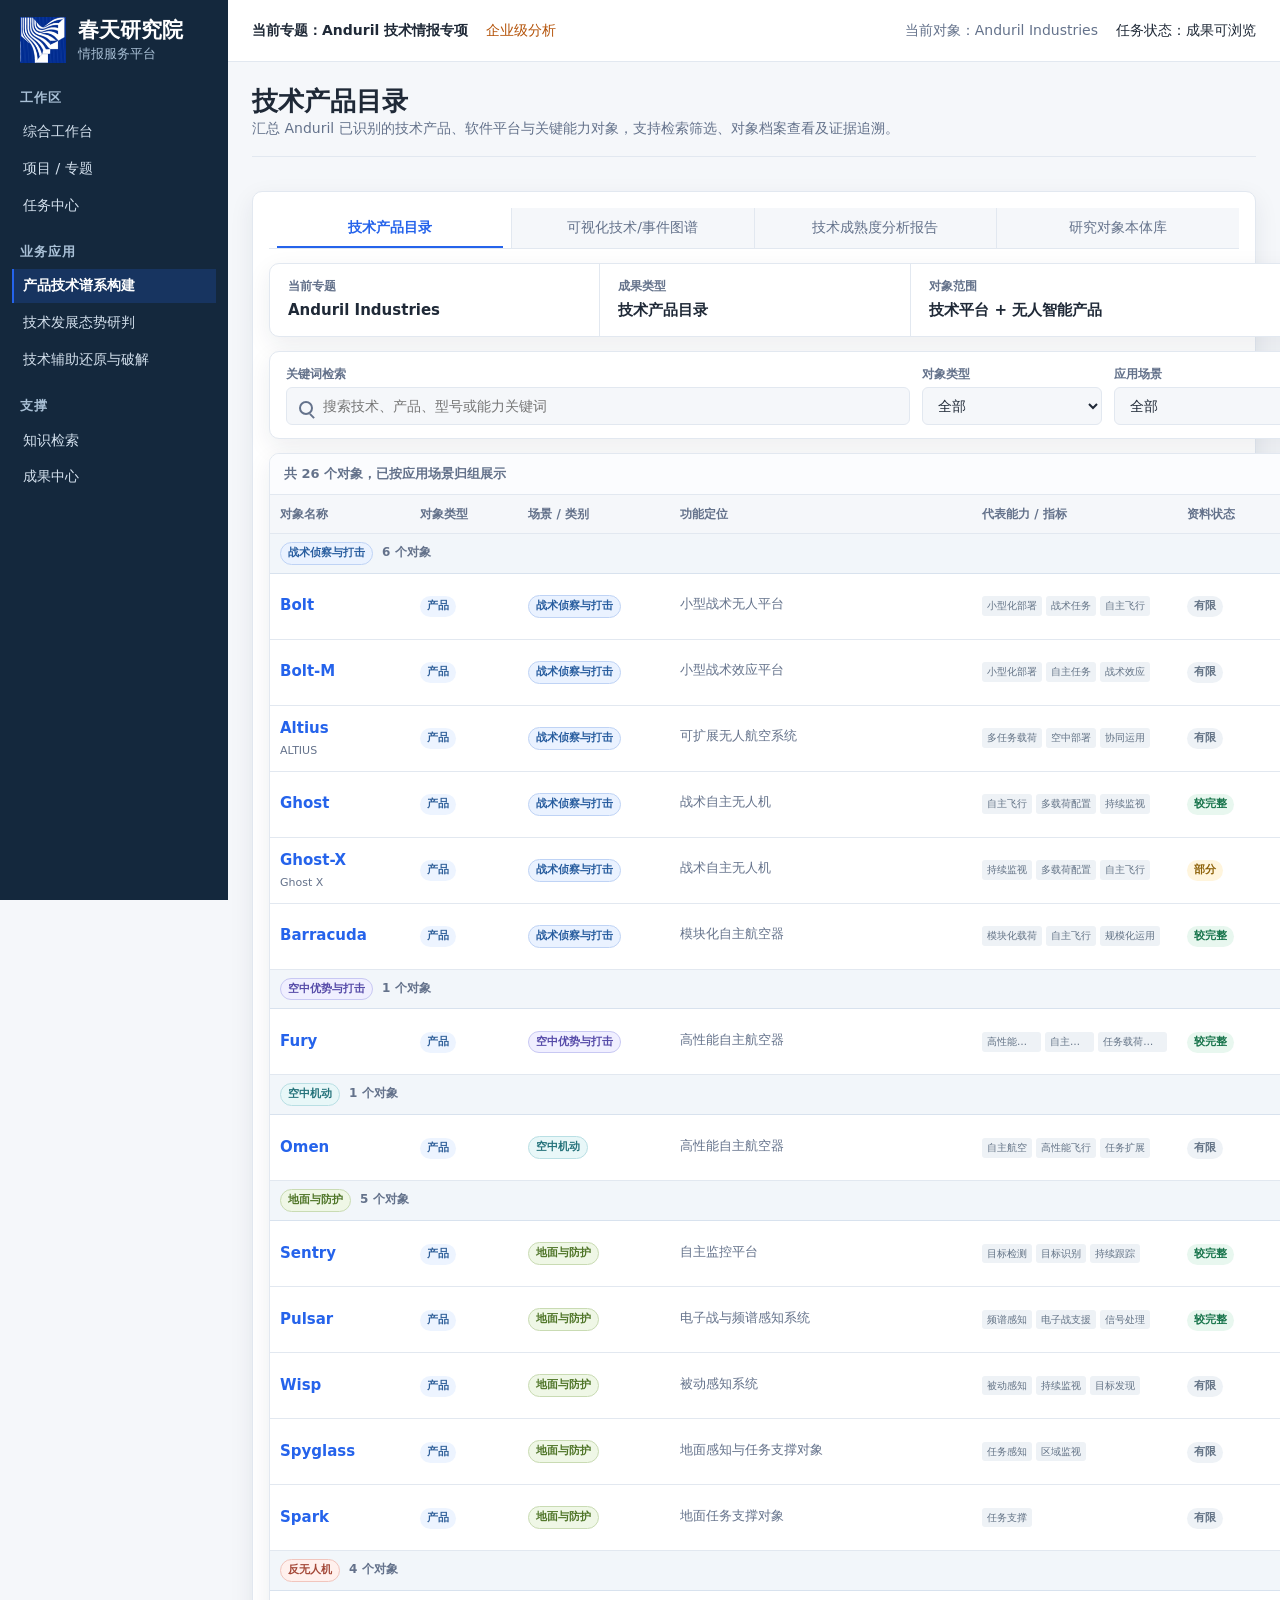
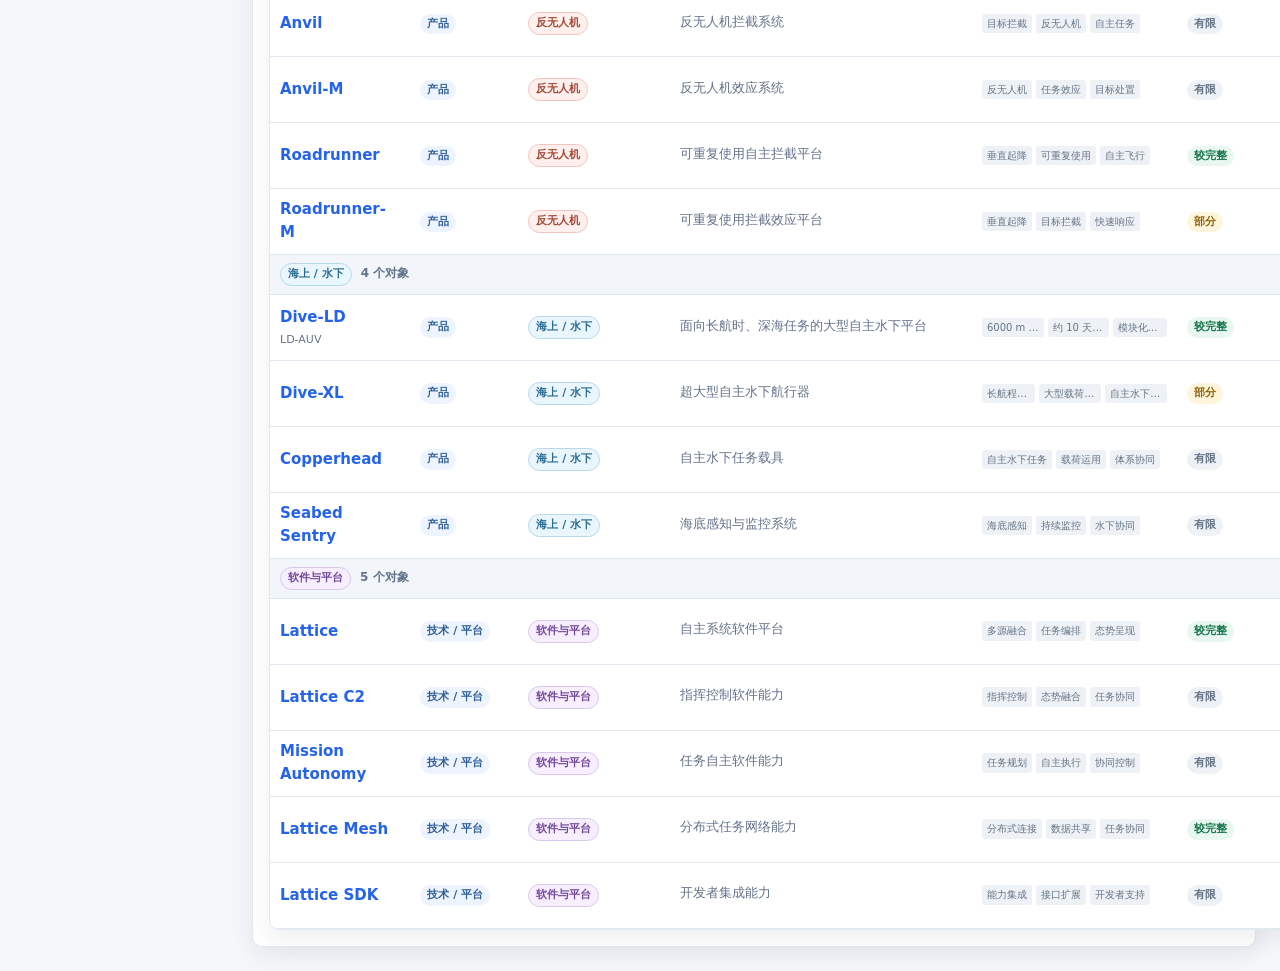
==== pages/applications/lineage.html @ 5a7f1e5a "chore: save original offline demo baseline" ====
<!doctype html>
<html lang="zh-CN">
  <head>
    <meta charset="UTF-8">
    <meta name="viewport" content="width=device-width, initial-scale=1.0">
    <title>情报服务平台｜技术产品目录</title>
    <link rel="stylesheet" href="../../css/variables.css">
    <link rel="stylesheet" href="../../css/layout.css">
    <link rel="stylesheet" href="../../css/components.css">
    <link rel="stylesheet" href="../../modules/product-catalog/product-catalog.css">
    <link rel="stylesheet" href="../../modules/full-stack-graph/full-stack-graph.css?v=20260831-2">
    <link rel="stylesheet" href="../../modules/maturity-analysis/maturity-analysis.css">
  </head>
  <body>
    <div id="app"></div>

    <script src="../../js/data.js"></script>
    <script src="../../js/layout.js"></script>
    <script src="../../js/components.js"></script>
    <script src="../../js/evidence.js"></script>
    <script src="../../js/workflow.js"></script>
    <script src="../../modules/product-catalog/product-data.js"></script>
    <script src="../../modules/product-catalog/product-catalog.js"></script>
    <script src="../../modules/full-stack-graph/full-stack-graph-data.js?v=20260831-2"></script>
    <script src="../../modules/full-stack-graph/full-stack-graph.js?v=20260831-2"></script>
    <script src="../../modules/maturity-analysis/maturity-data.js"></script>
    <script src="../../modules/maturity-analysis/maturity-analysis.js"></script>
    <script src="./lineage.js?v=20260831-1"></script>
  </body>
</html>
---- css/variables.css ----
:root {
  --nav-dark: #14283d;
  --primary: #2563eb;
  --running: #0e7490;
  --success: #15803d;
  --warning: #b45309;
  --danger: #d32f2f;
  --text-primary: #1f2937;
  --text-secondary: #64728b;
  --page-background: #f5f7fa;
  --card-background: #ffffff;
  --border: #e2e8f0;
  --sidebar-width: 228px;
  --topbar-height: 62px;
  --content-gutter: 24px;
  --radius-card: 10px;
  --radius-control: 6px;
  --shadow-panel: 0 8px 24px rgba(20, 40, 61, 0.08);
  --shadow-drawer: -18px 0 34px rgba(0, 0, 0, 0.22);
  --font-ui: "Microsoft YaHei UI", "Microsoft YaHei", "PingFang SC", "Noto Sans CJK SC", system-ui, sans-serif;
}
---- css/layout.css ----
* {
  box-sizing: border-box;
}

html,
body {
  min-width: 320px;
  min-height: 100%;
  margin: 0;
  background: var(--page-background);
}

body {
  color: var(--text-primary);
  font-family: var(--font-ui);
  font-size: 14px;
  line-height: 1.55;
}

button,
input,
select,
textarea {
  font: inherit;
}

button {
  cursor: pointer;
}

h1,
h2,
h3,
p,
dl,
ul {
  margin-top: 0;
}

.app-shell {
  display: grid;
  grid-template-columns: var(--sidebar-width) minmax(0, 1fr);
  min-height: 100vh;
}

.sidebar {
  position: sticky;
  top: 0;
  height: 100vh;
  overflow-y: auto;
  background: var(--nav-dark);
}

.brand {
  display: flex;
  align-items: center;
  min-height: 76px;
  gap: 12px;
  padding: 14px 20px 10px;
}

.brand__mark {
  width: 46px;
  height: 46px;
  flex: 0 0 46px;
}

.brand__text p {
  margin: 0;
}

.brand__name {
  color: #fff;
  font-size: 21px;
  font-weight: 700;
  line-height: 1.1;
}

.brand__product {
  margin-top: 4px !important;
  color: #a9c0d6;
  font-size: 13px;
  line-height: 1.2;
}

.navigation {
  padding: 12px 12px 28px;
}

.navigation__group + .navigation__group {
  margin-top: 20px;
}

.navigation__title {
  margin: 0 8px 7px;
  color: #a9c0d6;
  font-size: 13px;
  font-weight: 700;
  letter-spacing: 0.08em;
}

.navigation__list {
  display: grid;
  gap: 3px;
  margin: 0;
  padding: 0;
  list-style: none;
}

.navigation__item {
  width: 100%;
  min-height: 32px;
  border: 0;
  border-left: 2px solid transparent;
  border-radius: 0;
  padding: 6px 9px;
  background: transparent;
  color: #d4e1ee;
  text-align: left;
}

.navigation__item:hover,
.navigation__item[aria-current="page"] {
  border-left-color: var(--primary);
  background: rgba(37, 99, 235, 0.2);
  color: #fff;
}

.navigation__item[aria-current="page"] {
  font-weight: 700;
}

.shell-body {
  min-width: 0;
}

.topbar {
  display: flex;
  align-items: center;
  gap: 18px;
  height: var(--topbar-height);
  overflow: hidden;
  border-bottom: 1px solid var(--border);
  padding: 0 var(--content-gutter);
  background: var(--card-background);
}

.topbar p {
  margin: 0;
  white-space: nowrap;
}

.topbar__project {
  font-weight: 700;
}

.topbar__level {
  color: var(--warning);
}

.topbar__object {
  margin-left: auto !important;
  overflow: hidden;
  color: var(--text-secondary);
  text-overflow: ellipsis;
}

.workspace {
  min-width: 0;
  padding: var(--content-gutter);
}

.page-header {
  display: grid;
  grid-template-columns: minmax(0, 1fr) auto;
  align-items: end;
  gap: 8px 24px;
  margin-bottom: 18px;
  border-bottom: 1px solid var(--border);
  padding-bottom: 16px;
}

.page-header h1 {
  margin: 0;
  font-size: clamp(24px, 2vw, 30px);
  line-height: 1.25;
}

.page-header__description {
  margin: 0;
  color: var(--text-secondary);
}

.page-header__actions {
  display: flex;
  grid-column: 2;
  grid-row: 1 / span 2;
  gap: 8px;
}

.content-stack {
  display: grid;
  gap: 16px;
}

.metric-grid,
.card-grid,
.state-grid {
  display: grid;
  grid-template-columns: repeat(3, minmax(0, 1fr));
  gap: 12px;
}

.state-grid {
  grid-template-columns: repeat(2, minmax(0, 1fr));
}

.overlay-host {
  position: relative;
  z-index: 100;
}

@media (max-width: 900px) {
  :root {
    --content-gutter: 16px;
  }

  .app-shell {
    grid-template-columns: 1fr;
  }

  .sidebar {
    position: relative;
    height: auto;
    max-height: 260px;
  }

  .navigation {
    padding-top: 4px;
  }

  .navigation__group + .navigation__group {
    margin-top: 10px;
  }

  .navigation__list {
    display: flex;
    flex-wrap: wrap;
  }

  .navigation__item {
    width: auto;
  }

  .page-header {
    grid-template-columns: 1fr;
  }

  .page-header__actions {
    grid-column: 1;
    grid-row: auto;
  }

  .metric-grid,
  .card-grid {
    grid-template-columns: 1fr;
  }
}
---- css/components.css ----
.button {
  min-height: 34px;
  border: 1px solid var(--border);
  border-radius: var(--radius-control);
  padding: 6px 12px;
  background: var(--card-background);
  color: var(--text-primary);
  font-weight: 600;
}

.button:hover {
  border-color: var(--primary);
  color: var(--primary);
}

.button--primary {
  border-color: var(--primary);
  background: var(--primary);
  color: #fff;
}

.button--primary:hover {
  background: #1d4ed8;
  color: #fff;
}

.button:focus-visible,
.tab:focus-visible,
.navigation__item:focus-visible,
.drawer__close:focus-visible {
  outline: 3px solid var(--warning);
  outline-offset: 2px;
}

.card {
  min-width: 0;
  border: 1px solid var(--border);
  border-radius: var(--radius-card);
  padding: 16px;
  background: var(--card-background);
  box-shadow: var(--shadow-panel);
}

.card h2,
.card h3 {
  margin-bottom: 8px;
}

.card__eyebrow {
  margin-bottom: 6px;
  color: var(--text-secondary);
  font-size: 12px;
  font-weight: 700;
  letter-spacing: 0.08em;
}

.card__description {
  color: var(--text-secondary);
}

.metric-card__value {
  margin: 4px 0 8px;
  font-size: 28px;
  font-weight: 700;
  letter-spacing: -0.03em;
}

.tag-row,
.button-row {
  display: flex;
  flex-wrap: wrap;
  gap: 8px;
}

.tag {
  display: inline-flex;
  align-items: center;
  min-height: 28px;
  border: 1px solid var(--border);
  border-radius: var(--radius-control);
  padding: 3px 8px;
  background: var(--card-background);
  font-size: 13px;
  font-weight: 700;
}

.tag[data-tone="primary"] {
  border-color: var(--primary);
  color: var(--primary);
}

.tag[data-tone="success"] {
  border-color: var(--success);
  color: var(--success);
}

.tag[data-tone="warning"] {
  border-color: var(--warning);
  color: var(--warning);
}

.table-wrap {
  max-width: 100%;
  overflow-x: auto;
  border: 1px solid var(--border);
  border-radius: var(--radius-card);
  background: var(--card-background);
}

.data-table {
  width: 100%;
  border-collapse: collapse;
  font-size: 13px;
}

.data-table caption {
  padding: 13px 14px;
  text-align: left;
  font-weight: 700;
}

.data-table th,
.data-table td {
  min-width: 120px;
  border-top: 1px solid var(--border);
  padding: 10px 12px;
  text-align: left;
  vertical-align: top;
}

.data-table th {
  background: var(--page-background);
  font-weight: 600;
}

.data-table tbody tr:hover {
  background: #f8fafc;
}

.tabs-viewport {
  max-width: 100%;
  overflow-x: auto;
  border-bottom: 1px solid var(--border);
}

.tabs {
  display: flex;
  flex-wrap: nowrap;
  min-width: 520px;
}

.tab {
  position: relative;
  flex: 1 1 0;
  min-width: 0;
  min-height: 40px;
  overflow: hidden;
  border: 0;
  border-right: 1px solid var(--border);
  padding: 7px 10px;
  background: var(--page-background);
  color: var(--text-secondary);
  text-overflow: ellipsis;
  white-space: nowrap;
}

.tab:last-child {
  border-right: 0;
}

.tab:hover,
.tab[aria-selected="true"] {
  background: var(--card-background);
  color: var(--primary);
}

.tab[aria-selected="true"] {
  font-weight: 700;
}

.tab[aria-selected="true"]::after {
  position: absolute;
  right: 8px;
  bottom: 0;
  left: 8px;
  height: 2px;
  background: var(--primary);
  content: "";
}

.tab-panel {
  padding-top: 14px;
}

.state-box {
  min-height: 220px;
  border: 1px dashed var(--border);
  border-radius: var(--radius-card);
  padding: 52px 24px;
  background: var(--card-background);
  color: var(--text-secondary);
  text-align: center;
}

.loading-spinner {
  width: 30px;
  height: 30px;
  margin: 0 auto 14px;
  border: 2px solid var(--border);
  border-top-color: var(--primary);
  border-radius: 50%;
  animation: loading-spin 0.8s linear infinite;
}

@keyframes loading-spin {
  to { transform: rotate(360deg); }
}

.drawer-backdrop {
  position: fixed;
  z-index: 100;
  inset: 0;
  display: flex;
  justify-content: flex-end;
  background: rgba(3, 8, 14, 0.62);
}

.drawer {
  width: min(470px, calc(100vw - 24px));
  height: 100%;
  overflow-y: auto;
  border-left: 1px solid var(--border);
  background: var(--card-background);
  box-shadow: var(--shadow-drawer);
}

.drawer__header {
  position: sticky;
  z-index: 1;
  top: 0;
  display: flex;
  align-items: flex-start;
  justify-content: space-between;
  gap: 16px;
  border-bottom: 1px solid var(--border);
  padding: 18px;
  background: var(--page-background);
}

.drawer__header h2 {
  margin: 2px 0 0;
  font-size: 20px;
}

.drawer__kicker {
  margin: 0;
  color: var(--primary);
  font-size: 12px;
  font-weight: 700;
  letter-spacing: 0.08em;
}

.drawer__close {
  width: 34px;
  height: 34px;
  flex: 0 0 34px;
  border: 1px solid var(--border);
  border-radius: var(--radius-control);
  background: var(--card-background);
  color: var(--text-secondary);
  font-size: 20px;
  line-height: 1;
}

.drawer__body {
  display: grid;
  gap: 12px;
  padding: 16px 18px 24px;
}

.drawer__section {
  border: 1px solid var(--border);
  border-radius: var(--radius-control);
  padding: 13px;
}

.drawer__section h3 {
  margin-bottom: 8px;
}

.drawer__section dl {
  display: grid;
  gap: 8px;
  margin: 0;
}

.drawer__section dl > div {
  border-bottom: 1px solid var(--border);
  padding-bottom: 7px;
}

.drawer__section dt {
  color: var(--text-secondary);
  font-size: 13px;
}

.drawer__section dd {
  margin: 2px 0 0;
  overflow-wrap: anywhere;
}

body.has-drawer {
  overflow: hidden;
}

@media (prefers-reduced-motion: reduce) {
  .loading-spinner {
    animation: none;
  }
}

@media (max-width: 620px) {
  .state-grid {
    grid-template-columns: 1fr;
  }
}
---- modules/product-catalog/product-catalog.css ----
.pc-root {
  display: grid;
  gap: 14px;
}

.pc-context,
.pc-toolbar,
.pc-results {
  border: 1px solid var(--border);
  border-radius: var(--radius-card);
  background: var(--card-background);
  box-shadow: var(--shadow-panel);
}

.pc-context {
  display: grid;
  grid-template-columns: 1fr 1fr 1.35fr;
  padding: 0 18px;
}

.pc-context__item {
  min-width: 0;
  border-right: 1px solid var(--border);
  padding: 13px 18px;
}

.pc-context__item:first-child {
  padding-left: 0;
}

.pc-context__item:last-child {
  border-right: 0;
  padding-right: 0;
}

.pc-context__label,
.pc-control__label {
  display: block;
  margin-bottom: 4px;
  color: var(--text-secondary);
  font-size: 12px;
  font-weight: 700;
}

.pc-context__value {
  display: block;
  overflow: hidden;
  color: var(--text-primary);
  font-size: 15px;
  text-overflow: ellipsis;
  white-space: nowrap;
}

.pc-toolbar {
  display: grid;
  grid-template-columns: minmax(360px, 1fr) 200px 240px;
  align-items: end;
  gap: 12px;
  padding: 13px 16px;
}

.pc-control {
  min-width: 0;
}

.pc-control__input,
.pc-control__select {
  width: 100%;
  height: 38px;
  border: 1px solid var(--border);
  border-radius: var(--radius-control);
  padding: 6px 11px;
  background: var(--page-background);
  color: var(--text-primary);
  font: inherit;
  font-size: 14px;
}

.pc-control__input {
  padding-left: 36px;
  background-image: linear-gradient(transparent, transparent);
}

.pc-control--search {
  position: relative;
}

.pc-control--search::after {
  position: absolute;
  bottom: 10px;
  left: 13px;
  width: 10px;
  height: 10px;
  border: 2px solid var(--text-secondary);
  border-radius: 50%;
  content: "";
}

.pc-control--search::before {
  position: absolute;
  z-index: 1;
  bottom: 8px;
  left: 23px;
  width: 6px;
  height: 2px;
  background: var(--text-secondary);
  content: "";
  transform: rotate(45deg);
}

.pc-control__input:focus,
.pc-control__select:focus,
.pc-table__name:focus-visible,
.pc-empty__clear:focus-visible,
.pc-drawer__close:focus-visible,
.pc-source__evidence:focus-visible,
.pc-source__link:focus-visible {
  border-color: var(--primary);
  outline: 3px solid rgba(37, 99, 235, 0.16);
  outline-offset: 1px;
}

.pc-results {
  overflow: hidden;
}

.pc-table-wrap,
.pc-detail__table-wrap {
  overflow-x: auto;
}

.pc-table {
  width: 100%;
  border-collapse: collapse;
  table-layout: fixed;
  font-size: 13px;
}

.pc-table th,
.pc-table td {
  border-bottom: 1px solid var(--border);
  padding: 9px 10px;
  text-align: left;
  vertical-align: middle;
}

.pc-table th {
  height: 38px;
  background: #f5f7fa;
  color: var(--text-secondary);
  font-size: 12px;
  font-weight: 700;
  white-space: nowrap;
}

.pc-table th:nth-child(1) { width: 13%; }
.pc-table th:nth-child(2) { width: 10%; }
.pc-table th:nth-child(3) { width: 14%; }
.pc-table th:nth-child(4) { width: 28%; }
.pc-table th:nth-child(5) { width: 19%; }
.pc-table th:nth-child(6) { width: 9%; }
.pc-table th:nth-child(7) { width: 7%; text-align: center; }

.pc-table__row {
  height: 66px;
  transition: background 160ms ease;
}

.pc-table__group-row td {
  border-bottom: 1px solid #d8e2ee;
  padding: 8px 10px;
  background: #f2f6fa;
}

.pc-table__group-count {
  margin-left: 9px;
  color: var(--text-secondary);
  font-size: 12px;
  font-weight: 700;
}

.pc-table__row:hover {
  background: #f8fbff;
}

.pc-table__name-wrap {
  display: grid;
  gap: 2px;
}

.pc-table__name {
  width: fit-content;
  border: 0;
  padding: 0;
  background: transparent;
  color: var(--primary);
  font-size: 15px;
  font-weight: 700;
  text-align: left;
}

.pc-table__name:hover {
  text-decoration: underline;
}

.pc-table__alias {
  overflow: hidden;
  color: var(--text-secondary);
  font-size: 11px;
  text-overflow: ellipsis;
  white-space: nowrap;
}

.pc-object-type,
.pc-category,
.pc-status {
  display: inline-block;
  border-radius: 999px;
  padding: 3px 7px;
  font-size: 11px;
  font-weight: 700;
  line-height: 1.35;
  white-space: nowrap;
}

.pc-object-type {
  background: #edf4ff;
  color: #2f5f99;
}

.pc-category {
  border: 1px solid #d7e0eb;
  background: #f8fafc;
  color: #53657a;
}

.pc-category--tactical-strike {
  border-color: #bfd3f5;
  background: #eaf2ff;
  color: #285d9f;
}

.pc-category--air-dominance {
  border-color: #c8c8f3;
  background: #f0efff;
  color: #554aa8;
}

.pc-category--air-mobility {
  border-color: #b9dfe4;
  background: #e8f7f8;
  color: #24727a;
}

.pc-category--ground-protection {
  border-color: #c9dbb3;
  background: #eff7e6;
  color: #4f7528;
}

.pc-category--counter-uas {
  border-color: #f1c5bd;
  background: #fff0ed;
  color: #a34737;
}

.pc-category--maritime {
  border-color: #b9d8ec;
  background: #eaf6fd;
  color: #286b94;
}

.pc-category--software {
  border-color: #d8c8eb;
  background: #f7efff;
  color: #74489b;
}

.pc-table__detail-type {
  color: var(--text-primary);
  line-height: 1.35;
}

.pc-table__positioning {
  display: -webkit-box;
  margin: 0 0 4px;
  overflow: hidden;
  color: var(--text-secondary);
  line-height: 1.35;
  -webkit-box-orient: vertical;
  -webkit-line-clamp: 1;
}

.pc-tags {
  display: flex;
  min-width: 0;
  gap: 4px;
  overflow: hidden;
}

.pc-tag {
  max-width: 110px;
  overflow: hidden;
  border-radius: 3px;
  padding: 2px 5px;
  background: #eef2f6;
  color: #637386;
  font-size: 10px;
  text-overflow: ellipsis;
  white-space: nowrap;
}

.pc-status--较完整 {
  background: #e8f7ef;
  color: #16734a;
}

.pc-status--部分 {
  background: #fff5dd;
  color: #8d6108;
}

.pc-status--有限 {
  background: #eef2f6;
  color: #637386;
}

.pc-table__source-count {
  color: var(--text-primary);
  font-weight: 700;
  text-align: center !important;
}

.pc-results__summary {
  margin: 0;
  border-bottom: 1px solid var(--border);
  padding: 10px 14px;
  background: #fbfcfe;
  color: var(--text-secondary);
  font-size: 13px;
  font-weight: 700;
}

.pc-empty__clear {
  min-height: 32px;
  border: 1px solid var(--border);
  border-radius: var(--radius-control);
  padding: 5px 10px;
  background: var(--card-background);
  color: var(--text-primary);
  font-weight: 700;
}

.pc-empty,
.pc-placeholder {
  display: grid;
  min-height: 300px;
  place-items: center;
  align-content: center;
  gap: 8px;
  border: 1px dashed var(--border);
  border-radius: var(--radius-card);
  padding: 42px 24px;
  background: var(--card-background);
  color: var(--text-secondary);
  text-align: center;
}

.pc-empty__title,
.pc-placeholder__title {
  margin: 0;
  color: var(--text-primary);
  font-size: 18px;
}

.pc-empty__description {
  margin: 0;
  font-size: 14px;
}

.pc-empty__clear {
  margin-top: 6px;
  border-color: var(--primary);
  color: var(--primary);
}

.pc-drawer-backdrop {
  position: fixed;
  z-index: 110;
  inset: 0;
  display: flex;
  justify-content: flex-end;
  background: rgba(3, 8, 14, 0.64);
}

.pc-drawer {
  width: min(1040px, 64vw);
  height: 100%;
  overflow-y: auto;
  border-left: 1px solid var(--border);
  background: var(--page-background);
  box-shadow: var(--shadow-drawer);
}

.pc-drawer__header {
  position: sticky;
  z-index: 2;
  top: 0;
  display: flex;
  align-items: center;
  justify-content: space-between;
  gap: 18px;
  border-bottom: 1px solid var(--border);
  padding: 12px 20px;
  background: rgba(255, 255, 255, 0.98);
}

.pc-drawer__kicker,
.pc-detail__eyebrow {
  margin: 0 0 3px;
  color: var(--primary);
  font-size: 11px;
  font-weight: 700;
  letter-spacing: 0.1em;
}

.pc-drawer__title {
  margin: 0;
  font-size: 21px;
}

.pc-drawer__close {
  width: 36px;
  height: 36px;
  flex: 0 0 36px;
  border: 1px solid var(--border);
  border-radius: var(--radius-control);
  background: var(--card-background);
  color: var(--text-secondary);
  font-size: 22px;
  line-height: 1;
}

.pc-detail {
  display: grid;
  gap: 14px;
  padding: 18px 20px 32px;
}

.pc-detail__hero,
.pc-detail__section {
  border: 1px solid var(--border);
  border-radius: var(--radius-card);
  background: var(--card-background);
  box-shadow: var(--shadow-panel);
}

.pc-detail__hero {
  display: grid;
  grid-template-columns: minmax(310px, 0.95fr) minmax(360px, 1.05fr);
  overflow: hidden;
}

.pc-detail__figure {
  display: grid;
  grid-template-rows: minmax(280px, 1fr) auto;
  min-width: 0;
  margin: 0;
  background: #e9eef5;
}

.pc-detail__image {
  width: 100%;
  height: 100%;
  min-height: 280px;
  box-sizing: border-box;
  padding: 12px;
  background: #dfe7f0;
  object-fit: contain;
  object-position: center;
}

.pc-detail__no-image {
  display: grid;
  min-height: 260px;
  place-items: center;
  background: #e9eef5;
  color: var(--text-secondary);
  font-weight: 700;
}

.pc-detail__figure-source {
  overflow: hidden;
  border-top: 1px solid var(--border);
  padding: 7px 10px;
  background: #f8fafc;
  color: var(--text-secondary);
  font-size: 11px;
  text-overflow: ellipsis;
  white-space: nowrap;
}

.pc-detail__figure-source a {
  color: var(--primary);
  text-decoration: none;
}

.pc-detail__hero-copy {
  display: grid;
  align-content: center;
  gap: 9px;
  padding: 22px;
}

.pc-detail__name {
  margin: 0;
  font-size: 31px;
  line-height: 1.1;
}

.pc-detail__type {
  margin: -4px 0 0;
  color: var(--primary);
  font-size: 14px;
  font-weight: 700;
}

.pc-detail__aliases {
  margin: -5px 0 0;
  color: var(--text-secondary);
  font-size: 13px;
  font-weight: 700;
}

.pc-detail__summary,
.pc-detail__notice {
  margin: 0;
  color: var(--text-secondary);
  font-size: 14px;
  line-height: 1.6;
}

.pc-detail__facts {
  display: grid;
  grid-template-columns: repeat(2, minmax(0, 1fr));
  gap: 7px 13px;
  margin: 4px 0 0;
}

.pc-detail__fact {
  border-top: 1px solid var(--border);
  padding-top: 6px;
}

.pc-detail__fact-label {
  color: var(--text-secondary);
  font-size: 11px;
}

.pc-detail__fact-value {
  margin: 2px 0 0;
  font-size: 13px;
  font-weight: 700;
}

.pc-detail__section {
  padding: 16px 18px;
}

.pc-detail__section-title {
  margin: 0 0 11px;
  font-size: 18px;
}

.pc-detail__list,
.pc-application__list {
  display: grid;
  gap: 6px;
  margin: 0;
  padding-left: 20px;
  font-size: 14px;
}

.pc-function-grid {
  display: grid;
  grid-template-columns: repeat(5, minmax(0, 1fr));
  gap: 9px;
}

.pc-function {
  min-width: 0;
  border: 1px solid var(--border);
  border-radius: var(--radius-control);
  padding: 12px;
  background: #f9fbfd;
}

.pc-function__index {
  color: #8ca1b8;
  font-size: 11px;
  font-weight: 700;
}

.pc-function__title {
  margin: 5px 0;
  font-size: 14px;
}

.pc-function__description {
  margin: 0;
  color: var(--text-secondary);
  font-size: 12px;
  line-height: 1.5;
}

.pc-detail__table-wrap {
  border: 1px solid var(--border);
  border-radius: var(--radius-control);
}

.pc-detail__table {
  width: 100%;
  border-collapse: collapse;
  font-size: 13px;
}

.pc-detail__table th,
.pc-detail__table td {
  border-bottom: 1px solid var(--border);
  padding: 8px 9px;
  text-align: left;
  vertical-align: top;
}

.pc-detail__table th {
  background: #f5f7fa;
  color: var(--text-secondary);
  font-size: 12px;
}

.pc-detail__table tr:last-child td {
  border-bottom: 0;
}

.pc-detail__parameter-value {
  color: var(--primary);
  font-weight: 700;
  white-space: nowrap;
}

.pc-application-grid {
  display: grid;
  grid-template-columns: repeat(2, minmax(0, 1fr));
  gap: 10px;
}

.pc-application {
  border: 1px solid var(--border);
  border-radius: var(--radius-control);
  padding: 13px 14px;
  background: #f9fbfd;
}

.pc-application__title {
  margin: 0 0 8px;
  color: var(--primary);
  font-size: 15px;
}

.pc-relations {
  display: flex;
  flex-wrap: wrap;
  gap: 8px;
}

.pc-relation {
  display: flex;
  align-items: center;
  gap: 8px;
  border: 1px solid #d7e0eb;
  border-radius: var(--radius-control);
  padding: 7px 9px;
  background: #f8fafc;
}

.pc-relation__node {
  color: var(--text-primary);
  font-weight: 700;
}

.pc-relation__type {
  border-left: 1px solid var(--border);
  padding-left: 8px;
  color: var(--text-secondary);
  font-size: 12px;
}

.pc-source-list {
  display: grid;
  gap: 9px;
}

.pc-source {
  display: grid;
  grid-template-columns: minmax(0, 1fr) auto;
  gap: 9px 16px;
  border: 1px solid var(--border);
  border-radius: var(--radius-control);
  padding: 11px 12px;
  background: #fbfcfe;
}

.pc-source__title {
  margin: 0;
  font-size: 14px;
}

.pc-source__meta,
.pc-source__supports {
  margin: 3px 0 0;
  color: var(--text-secondary);
  font-size: 12px;
  line-height: 1.45;
}

.pc-source__actions {
  display: flex;
  align-items: center;
  gap: 8px;
}

.pc-source__link,
.pc-source__evidence {
  border: 0;
  padding: 4px 0;
  background: transparent;
  color: var(--primary);
  font-size: 12px;
  font-weight: 700;
  text-decoration: none;
  white-space: nowrap;
}

.pc-source__local {
  color: var(--text-secondary);
  font-size: 12px;
  white-space: nowrap;
}

@media (max-width: 1300px) {
  .pc-toolbar {
    grid-template-columns: minmax(280px, 1fr) 180px 220px;
  }

  .pc-table {
    min-width: 1080px;
  }

  .pc-function-grid {
    grid-template-columns: repeat(3, minmax(0, 1fr));
  }
}

@media (max-width: 900px) {
  .pc-context,
  .pc-toolbar {
    grid-template-columns: 1fr;
  }

  .pc-context__item {
    border-right: 0;
    border-bottom: 1px solid var(--border);
    padding: 10px 0;
  }

  .pc-context__item:last-child {
    border-bottom: 0;
  }

  .pc-drawer {
    width: calc(100vw - 20px);
  }

  .pc-detail__hero,
  .pc-application-grid {
    grid-template-columns: 1fr;
  }

  .pc-function-grid {
    grid-template-columns: repeat(2, minmax(0, 1fr));
  }
}

@media (max-width: 600px) {
  .pc-source {
    grid-template-columns: 1fr;
  }

  .pc-function-grid,
  .pc-detail__facts {
    grid-template-columns: 1fr;
  }

  .pc-source__actions {
    flex-wrap: wrap;
  }
}

@media (prefers-reduced-motion: reduce) {
  .pc-table__row {
    transition: none;
  }
}
---- modules/full-stack-graph/full-stack-graph.css ----
.fsg-root {
  display: grid;
  gap: 12px;
  color: var(--text-primary);
}

.fsg-context,
.fsg-legend,
.fsg-frame {
  border: 1px solid var(--border);
  border-radius: var(--radius-card);
  background: var(--card-background);
}

.fsg-context {
  display: grid;
  grid-template-columns: 1fr 0.8fr 1.15fr auto;
  align-items: stretch;
  min-height: 66px;
  box-shadow: 0 4px 14px rgba(20, 40, 61, 0.05);
}

.fsg-context__item,
.fsg-context__metrics {
  min-width: 0;
  border-right: 1px solid var(--border);
  padding: 12px 16px;
}

.fsg-context__metrics {
  display: flex;
  align-items: center;
  gap: 8px;
  border-right: 0;
}

.fsg-context__label {
  display: block;
  margin-bottom: 4px;
  color: var(--text-secondary);
  font-size: 11px;
  font-weight: 700;
}

.fsg-context__value {
  display: block;
  overflow: hidden;
  font-size: 14px;
  text-overflow: ellipsis;
  white-space: nowrap;
}

.fsg-count {
  display: inline-flex;
  align-items: center;
  height: 28px;
  border: 1px solid #b8c8dd;
  border-radius: 4px;
  padding: 0 9px;
  background: #f3f7fb;
  color: #294d73;
  font-size: 12px;
  font-weight: 700;
  white-space: nowrap;
}

.fsg-legend {
  display: flex;
  flex-wrap: wrap;
  align-items: center;
  gap: 10px 22px;
  min-height: 42px;
  padding: 8px 14px;
  color: var(--text-secondary);
  font-size: 11px;
}

.fsg-legend__item {
  display: inline-flex;
  align-items: center;
  gap: 8px;
}

.fsg-legend__sample {
  position: relative;
  display: inline-block;
  width: 30px;
  height: 12px;
}

.fsg-legend__sample--object::before {
  position: absolute;
  top: 0;
  left: 3px;
  width: 23px;
  height: 10px;
  border: 1px solid #294d73;
  border-radius: 2px;
  background: #edf3f8;
  content: "";
}

.fsg-legend__sample--event::before {
  position: absolute;
  top: 5px;
  right: 0;
  left: 0;
  height: 1px;
  background: #6b7f99;
  content: "";
}

.fsg-legend__sample--event::after {
  position: absolute;
  top: 2px;
  left: 12px;
  width: 8px;
  height: 8px;
  border: 1px solid #fff;
  border-radius: 50%;
  background: #2563eb;
  box-shadow: 0 0 0 1px #294d73;
  content: "";
}

.fsg-legend__sample--evolution,
.fsg-legend__sample--association {
  height: 0;
  border-top: 2px solid #1f2937;
}

.fsg-legend__sample--evolution::after,
.fsg-legend__sample--association::after {
  position: absolute;
  top: -4px;
  right: -1px;
  width: 0;
  height: 0;
  border-top: 3px solid transparent;
  border-bottom: 3px solid transparent;
  border-left: 5px solid #1f2937;
  content: "";
}

.fsg-legend__sample--association {
  border-top: 2px dashed #7c8ca4;
}

.fsg-legend__sample--association::after {
  border-left-color: #7c8ca4;
}

.fsg-frame {
  overflow: hidden;
  box-shadow: var(--shadow-panel);
}

.fsg-graph-grid {
  display: grid;
  grid-template-columns: 236px minmax(0, 1fr);
  min-width: 0;
}

.fsg-layer-rail {
  position: relative;
  z-index: 2;
  height: 842px;
  border-right: 1px solid #cbd5e1;
  background: #f8fafc;
  box-shadow: 7px 0 14px rgba(20, 40, 61, 0.05);
}

.fsg-layer-rail__corner {
  display: flex;
  height: 84px;
  flex-direction: column;
  justify-content: center;
  border-bottom: 1px solid #cbd5e1;
  padding: 0 14px;
  background: #18344f;
  color: #fff;
}

.fsg-layer-rail__corner-label {
  margin-bottom: 5px;
  color: #b9cce0;
  font-size: 10px;
  font-weight: 700;
  letter-spacing: 0.12em;
}

.fsg-layer-rail__corner strong {
  font-size: 13px;
}

.fsg-layer {
  position: relative;
  overflow: hidden;
  border-bottom: 1px solid #d9e1ea;
  padding: 9px 13px;
  background: #fff;
}

.fsg-layer:nth-child(odd) {
  background: #f7f9fc;
}

.fsg-layer__heading {
  display: flex;
  align-items: baseline;
  gap: 8px;
}

.fsg-layer__index {
  color: #7290ae;
  font-size: 10px;
  font-weight: 800;
  letter-spacing: 0.08em;
}

.fsg-layer__title {
  color: #18344f;
  font-size: 14px;
  line-height: 1.35;
}

.fsg-layer__english {
  display: block;
  margin: 2px 0 3px 27px;
  color: #7c8ca4;
  font-size: 10px;
  letter-spacing: 0.03em;
  line-height: 1.2;
}

.fsg-layer__objects {
  display: block;
  margin: 5px 0 0 27px;
  color: #52647b;
  font-size: 11px;
  line-height: 1.35;
}

.fsg-layer--systems {
  padding: 0;
}

.fsg-layer--systems > .fsg-layer__heading {
  position: absolute;
  z-index: 2;
  top: 8px;
  left: 13px;
}

.fsg-layer--systems > .fsg-layer__english {
  position: absolute;
  z-index: 2;
  top: 26px;
  left: 13px;
  margin: 0;
}

.fsg-layer__sublane {
  position: absolute;
  right: 0;
  left: 0;
  border-top: 1px dashed #d7e0e9;
  padding: 7px 12px 6px 40px;
}

.fsg-layer__sublane--recon {
  top: 46px;
  height: 44px;
  border-top: 0;
}

.fsg-layer__sublane--effects {
  top: 90px;
  height: 155px;
}

.fsg-layer__sublane--air {
  top: 245px;
  height: 115px;
}

.fsg-layer__sublane-label {
  display: block;
  color: #294d73;
  font-size: 11px;
  font-weight: 700;
}

.fsg-layer__sublane .fsg-layer__objects {
  margin: 3px 0 0;
  font-size: 10px;
}

.fsg-scroll {
  width: 100%;
  height: 842px;
  overflow-x: auto;
  overflow-y: hidden;
  background: #fbfcfe;
  scrollbar-color: #8fa4ba #e7edf3;
  scrollbar-width: thin;
}

.fsg-scroll:focus-visible {
  outline: 3px solid rgba(37, 99, 235, 0.28);
  outline-offset: -3px;
}

.fsg-scroll::-webkit-scrollbar {
  height: 12px;
}

.fsg-scroll::-webkit-scrollbar-track {
  background: #e7edf3;
}

.fsg-scroll::-webkit-scrollbar-thumb {
  border: 2px solid #e7edf3;
  border-radius: 6px;
  background: #8fa4ba;
}

.fsg-svg {
  display: block;
  width: 1540px;
  min-width: 1540px;
  height: 842px;
  max-width: none;
  font-family: var(--font-ui);
}

.fsg-svg-stage--odd {
  fill: #18344f;
}

.fsg-svg-stage--even {
  fill: #244867;
}

.fsg-svg-stage-label {
  fill: #f8fafc;
  font-size: 13px;
  font-weight: 700;
}

.fsg-svg-year {
  fill: #3f5369;
  font-size: 13px;
  font-weight: 700;
}

.fsg-svg-year-line {
  stroke: #d9e2eb;
  stroke-width: 1;
  stroke-dasharray: 3 5;
}

.fsg-svg-header-rule,
.fsg-svg-layer-rule {
  stroke: #ccd7e2;
  stroke-width: 1;
}

.fsg-svg-layer--odd {
  fill: #ffffff;
}

.fsg-svg-layer--even {
  fill: #f7f9fc;
}

.fsg-svg-sublane-rule {
  stroke: #d8e1ea;
  stroke-width: 1;
  stroke-dasharray: 4 5;
}

.fsg-lifeline {
  stroke: #6b7f99;
  stroke-width: 2;
}

.fsg-object-connector {
  stroke: #6b7f99;
  stroke-width: 1.5;
}

.fsg-object-node__rect {
  fill: #edf3f8;
  stroke: #294d73;
  stroke-width: 1.25;
  vector-effect: non-scaling-stroke;
}

.fsg-object-node__text {
  fill: #18344f;
  font-size: 12px;
  font-weight: 700;
  pointer-events: none;
}

.fsg-relation {
  fill: none;
  vector-effect: non-scaling-stroke;
}

.fsg-relation--evolution {
  stroke: #1f2937;
  stroke-width: 2;
}

.fsg-relation--association {
  stroke: #7c8ca4;
  stroke-width: 1.25;
  stroke-dasharray: 6 6;
  opacity: 0.62;
}

.fsg-event__node {
  fill: #294d73;
  stroke: #fff;
  stroke-width: 1.5;
  vector-effect: non-scaling-stroke;
}

.fsg-event__date {
  fill: #455a70;
  font-size: 11px;
  font-weight: 700;
  pointer-events: none;
}

.fsg-event__hit {
  fill: transparent;
  stroke: transparent;
}

.fsg-event {
  cursor: pointer;
  outline: none;
}

.fsg-event:hover .fsg-event__node,
.fsg-event:focus .fsg-event__node,
.fsg-event.is-selected .fsg-event__node {
  fill: #2563eb;
  stroke: #163f9e;
  stroke-width: 3;
}

.fsg-event:focus .fsg-event__hit {
  stroke: rgba(37, 99, 235, 0.32);
  stroke-width: 4;
}

.fsg-external-item rect {
  fill: #edf2f7;
  stroke: #b9c7d5;
}

.fsg-external-item circle {
  fill: #526d88;
}

.fsg-external-item text {
  fill: #3b5065;
  font-size: 12px;
  font-weight: 700;
}

.fsg-method-note {
  margin: 0;
  border-top: 1px solid var(--border);
  padding: 9px 14px 10px;
  background: #f7f9fc;
  color: #66778d;
  font-size: 10px;
  line-height: 1.6;
}

.has-fsg-drawer {
  overflow: hidden;
}

.fsg-drawer-backdrop {
  position: fixed;
  z-index: 130;
  inset: 0;
  display: flex;
  justify-content: flex-end;
  background: rgba(12, 26, 40, 0.48);
}

.fsg-drawer {
  width: min(38vw, 720px);
  min-width: 520px;
  height: 100%;
  overflow-y: auto;
  border-left: 1px solid #c7d2df;
  background: #fff;
  box-shadow: var(--shadow-drawer);
}

.fsg-drawer__header {
  display: flex;
  align-items: flex-start;
  justify-content: space-between;
  gap: 24px;
  border-bottom: 1px solid var(--border);
  padding: 24px 26px 20px;
  background: #18344f;
  color: #fff;
}

.fsg-drawer__kicker {
  margin: 0 0 8px;
  color: #afc5da;
  font-size: 10px;
  font-weight: 800;
  letter-spacing: 0.13em;
}

.fsg-drawer__title {
  margin: 0;
  font-size: 22px;
  line-height: 1.35;
}

.fsg-drawer__close {
  width: 36px;
  height: 36px;
  flex: 0 0 auto;
  border: 1px solid rgba(255, 255, 255, 0.35);
  border-radius: 4px;
  background: transparent;
  color: #fff;
  font-size: 24px;
  line-height: 1;
}

.fsg-drawer__close:hover,
.fsg-drawer__close:focus-visible {
  border-color: #fff;
  outline: 3px solid rgba(255, 255, 255, 0.24);
  outline-offset: 2px;
}

.fsg-drawer__body {
  display: grid;
  gap: 22px;
  padding: 24px 26px 34px;
}

.fsg-drawer__facts,
.fsg-drawer__source-meta {
  display: grid;
  grid-template-columns: repeat(3, minmax(0, 1fr));
  gap: 1px;
  margin: 0;
  border: 1px solid var(--border);
  background: var(--border);
}

.fsg-drawer__fact {
  min-width: 0;
  padding: 11px 12px;
  background: #f8fafc;
}

.fsg-drawer__fact dt {
  margin-bottom: 5px;
  color: var(--text-secondary);
  font-size: 10px;
  font-weight: 700;
}

.fsg-drawer__fact dd {
  margin: 0;
  color: #24384d;
  font-size: 12px;
  font-weight: 700;
  line-height: 1.5;
}

.fsg-drawer__section {
  border-top: 2px solid #dbe4ed;
  padding-top: 16px;
}

.fsg-drawer__section h3 {
  margin: 0 0 10px;
  color: #18344f;
  font-size: 14px;
}

.fsg-drawer__section p {
  margin: 0;
  color: #52647b;
  font-size: 13px;
  line-height: 1.75;
}

.fsg-drawer__highlights {
  display: grid;
  gap: 8px;
  margin: 0;
  padding-left: 20px;
  color: #52647b;
  font-size: 13px;
  line-height: 1.65;
}

.fsg-drawer__highlights li::marker {
  color: #2d78b7;
}

.fsg-drawer__source-title {
  margin-bottom: 14px !important;
  color: #24384d !important;
  font-weight: 700;
}

.fsg-drawer__source-meta {
  grid-template-columns: 1fr 0.9fr 0.8fr;
  margin-bottom: 16px;
}

.fsg-drawer__source-link {
  display: inline-flex;
  align-items: center;
  min-height: 38px;
  border: 1px solid #2563eb;
  border-radius: 4px;
  padding: 7px 13px;
  color: #1d4ed8;
  font-size: 12px;
  font-weight: 700;
  text-decoration: none;
}

.fsg-drawer__source-link:hover,
.fsg-drawer__source-link:focus-visible {
  background: #eff6ff;
  outline: 3px solid rgba(37, 99, 235, 0.18);
  outline-offset: 2px;
}

.fsg-drawer__empty {
  border: 1px dashed #b9c7d5;
  border-radius: 6px;
  padding: 22px;
  background: #f8fafc;
  text-align: center;
}

.fsg-drawer__empty strong {
  color: #294d73;
  font-size: 14px;
}

.fsg-drawer__empty p {
  margin: 8px auto 0;
  max-width: 390px;
  color: #6b7f99;
  font-size: 12px;
  line-height: 1.7;
}

@media (max-width: 1200px) {
  .fsg-context {
    grid-template-columns: 1fr 0.75fr 1fr;
  }

  .fsg-context__metrics {
    grid-column: 1 / -1;
    border-top: 1px solid var(--border);
  }

  .fsg-graph-grid {
    grid-template-columns: 220px minmax(0, 1fr);
  }
}

@media (max-width: 760px) {
  .fsg-context {
    grid-template-columns: 1fr;
  }

  .fsg-context__item,
  .fsg-context__metrics {
    border-right: 0;
    border-bottom: 1px solid var(--border);
  }

  .fsg-context__metrics {
    grid-column: auto;
  }

  .fsg-graph-grid {
    grid-template-columns: 195px minmax(0, 1fr);
  }

  .fsg-layer__objects,
  .fsg-layer__english {
    font-size: 8px;
  }

  .fsg-drawer {
    width: 100%;
    min-width: 0;
  }

  .fsg-drawer__facts,
  .fsg-drawer__source-meta {
    grid-template-columns: 1fr;
  }
}
---- modules/maturity-analysis/maturity-analysis.css ----
.ma-root {
  display: grid;
  gap: 18px;
  color: var(--text-primary);
}

.ma-context {
  display: grid;
  grid-template-columns: repeat(4, minmax(0, 1fr));
  margin: 0;
  border: 1px solid var(--border);
  border-radius: var(--radius-card);
  background: #f8fafc;
}

.ma-context__item {
  min-width: 0;
  padding: 13px 18px;
  border-right: 1px solid var(--border);
}

.ma-context__item:last-child { border-right: 0; }
.ma-context dt { margin-bottom: 4px; color: var(--text-secondary); font-size: 12px; }
.ma-context dd { margin: 0; overflow: hidden; color: #1e3a5f; font-size: 14px; font-weight: 700; text-overflow: ellipsis; white-space: nowrap; }

.ma-disclaimer {
  display: flex;
  align-items: flex-start;
  gap: 10px;
  padding: 11px 14px;
  border: 1px solid #bfdbfe;
  border-radius: 8px;
  background: #eff6ff;
  color: #34516f;
  font-size: 13px;
  line-height: 1.6;
}

.ma-disclaimer p { margin: 0; }
.ma-disclaimer__mark { display: grid; flex: 0 0 20px; height: 20px; place-items: center; border-radius: 50%; background: #2563eb; color: #fff; font-family: Georgia, serif; font-size: 13px; font-weight: 700; }

.ma-summary-grid {
  display: grid;
  grid-template-columns: minmax(0, 1.35fr) minmax(220px, .68fr) minmax(0, 1fr);
  gap: 14px;
}

.ma-summary-card {
  position: relative;
  min-height: 122px;
  padding: 18px 20px 16px;
  overflow: hidden;
  border: 1px solid var(--border);
  border-radius: var(--radius-card);
  background: #fff;
  box-shadow: 0 4px 16px rgba(20, 40, 61, .045);
}

.ma-summary-card::before { position: absolute; inset: 0 auto 0 0; width: 4px; background: #2563eb; content: ""; }
.ma-summary-card--rating::before { background: #15803d; }
.ma-summary-card--method::before { background: #0e7490; }
.ma-summary-card__kicker { margin: 0 0 10px; color: var(--text-secondary); font-size: 12px; font-weight: 700; letter-spacing: .08em; }
.ma-summary-card__value { margin: 0; color: #172b44; font-size: 21px; font-weight: 800; line-height: 1.4; }
.ma-summary-card--rating .ma-summary-card__value { color: #15803d; font-family: "Segoe UI", var(--font-ui); font-size: 34px; letter-spacing: -.02em; }
.ma-summary-card__detail { margin: 8px 0 0; color: var(--text-secondary); font-size: 12px; line-height: 1.5; }

.ma-card {
  padding: 20px;
  border: 1px solid var(--border);
  border-radius: var(--radius-card);
  background: #fff;
  box-shadow: 0 5px 18px rgba(20, 40, 61, .045);
}

.ma-section-header { display: flex; align-items: flex-start; justify-content: space-between; gap: 24px; margin-bottom: 18px; }
.ma-section-header--compact { margin-bottom: 14px; }
.ma-section-header h2 { margin: 2px 0 0; color: #172b44; font-size: 18px; }
.ma-section-header__eyebrow { margin: 0; color: #2563eb; font-family: "Segoe UI", var(--font-ui); font-size: 10px; font-weight: 800; letter-spacing: .14em; }
.ma-section-header__description { max-width: 780px; margin: 7px 0 0; color: var(--text-secondary); font-size: 12px; line-height: 1.55; }
.ma-legend { display: flex; flex-wrap: wrap; justify-content: flex-end; gap: 8px 14px; max-width: 430px; padding-top: 7px; color: var(--text-secondary); font-size: 12px; }
.ma-legend__item { display: inline-flex; align-items: center; gap: 6px; white-space: nowrap; }
.ma-legend__dot { width: 9px; height: 9px; border-radius: 50%; }
.ma-legend__dot.is-operational { background: #15803d; }
.ma-legend__dot.is-transition { background: #0e7490; }
.ma-legend__dot.is-ecosystem { background: #2563eb; }
.ma-legend__dot.is-validating { background: #d97706; }

.ma-axis,
.ma-dimension {
  display: grid;
  grid-template-columns: minmax(255px, .82fr) minmax(620px, 2.25fr) 126px;
  align-items: center;
  column-gap: 14px;
}

.ma-axis { min-height: 34px; color: #8290a4; font-family: "Segoe UI", var(--font-ui); font-size: 10px; font-weight: 700; }
.ma-axis__label { padding-left: 10px; }
.ma-axis__ticks { display: grid; grid-template-columns: repeat(9, 1fr); text-align: center; }
.ma-axis__result { text-align: right; }
.ma-dimension { min-height: 56px; border-top: 1px solid #edf1f6; }
.ma-dimension__name { min-width: 0; padding: 8px 0 8px 10px; }
.ma-dimension__label-line { display: flex; align-items: center; gap: 8px; }
.ma-dimension__label-line strong { overflow: hidden; color: #263b55; font-size: 13px; text-overflow: ellipsis; white-space: nowrap; }
.ma-dimension__note { display: block; margin-top: 4px; color: #8a96a8; font-size: 11px; }
.ma-primary-badge { flex: none; padding: 2px 7px; border: 1px solid #93c5fd; border-radius: 999px; background: #eff6ff; color: #1d4ed8; font-size: 10px; font-weight: 800; }
.ma-dimension__track { position: relative; display: grid; grid-template-columns: repeat(9, 1fr); height: 22px; overflow: hidden; border: 1px solid #e2e8f0; border-radius: 5px; background: #f8fafc; }
.ma-dimension__fill { position: absolute; inset: 0 auto 0 0; border-radius: 4px; opacity: .88; }
.ma-dimension__fill--operational { background: linear-gradient(90deg, #bbf7d0, #15803d); }
.ma-dimension__fill--transition { background: linear-gradient(90deg, #cffafe, #0e7490); }
.ma-dimension__fill--ecosystem { background: linear-gradient(90deg, #dbeafe, #2563eb); }
.ma-dimension__fill--validating { background: linear-gradient(90deg, #ffedd5, #d97706); }
.ma-dimension__range { position: absolute; top: 3px; bottom: 3px; z-index: 2; border: 2px solid rgba(255,255,255,.95); border-radius: 4px; box-shadow: 0 0 0 1px rgba(20,40,61,.22); }
.ma-dimension__range--transition { background: rgba(14,116,144,.46); }
.ma-dimension__range--validating { background: rgba(217,119,6,.48); }
.ma-dimension__gridline { position: relative; z-index: 3; border-right: 1px solid rgba(148,163,184,.34); }
.ma-dimension__gridline:last-child { border-right: 0; }
.ma-dimension__rating { justify-self: end; font-family: "Segoe UI", var(--font-ui); font-size: 12px; white-space: nowrap; }
.ma-dimension__rating--operational { color: #166534; }
.ma-dimension__rating--transition { color: #0f6478; }
.ma-dimension__rating--ecosystem { color: #1d4ed8; }
.ma-dimension__rating--validating { color: #b45309; }

.ma-table-viewport { overflow-x: auto; border: 1px solid var(--border); border-radius: 8px; }
.ma-table { width: 100%; min-width: 1120px; border-collapse: collapse; table-layout: fixed; font-size: 12px; }
.ma-table th { padding: 11px 12px; border-bottom: 1px solid #d7e0eb; background: #f3f6fa; color: #52637a; font-size: 11px; font-weight: 800; text-align: left; }
.ma-table th:nth-child(1) { width: 9%; }
.ma-table th:nth-child(2) { width: 22%; }
.ma-table th:nth-child(3) { width: 42%; }
.ma-table th:nth-child(4) { width: 13%; }
.ma-table th:nth-child(5) { width: 14%; }
.ma-table td { padding: 12px; border-bottom: 1px solid #e8edf3; color: #43536a; line-height: 1.55; vertical-align: top; }
.ma-table tbody tr:last-child td { border-bottom: 0; }
.ma-table tbody tr:hover { background: #fafcff; }
.ma-table__featured-row { background: #eff6ff; }
.ma-table__featured-row:hover { background: #e7f1ff !important; }
.ma-table__stage { color: #223955; font-family: "Segoe UI", var(--font-ui); font-size: 13px; }
.ma-table__evidence { color: #334861 !important; }
.ma-relation { display: inline-flex; align-items: center; min-height: 23px; padding: 3px 8px; border-radius: 999px; font-size: 10px; font-weight: 800; line-height: 1.25; }
.ma-relation--direct { background: #dcfce7; color: #166534; }
.ma-relation--system_support { background: #dbeafe; color: #1e40af; }
.ma-relation--historical_clue { background: #f1f5f9; color: #475569; }
.ma-relation--analysis_mapping { background: #fef3c7; color: #92400e; }
.ma-relation--unknown { background: #fff1f2; color: #9f1239; }
.ma-decision { display: block; color: #44566e; font-size: 11px; }
.ma-decision--primary { color: #166534; font-size: 12px; }
.ma-detail-button { margin-top: 8px; padding: 6px 10px; border: 1px solid #2563eb; border-radius: 5px; background: #2563eb; color: #fff; cursor: pointer; font-family: var(--font-ui); font-size: 11px; font-weight: 700; }
.ma-detail-button:hover { background: #1d4ed8; }
.ma-detail-button:focus-visible { outline: 3px solid rgba(37,99,235,.24); outline-offset: 2px; }
.ma-footnote { margin: 13px 0 0; padding-left: 11px; border-left: 3px solid #93c5fd; color: var(--text-secondary); font-size: 11px; line-height: 1.6; }

.ma-report-summary {
  position: relative;
  overflow: hidden;
  border-top: 3px solid #2563eb;
}

.ma-report-summary::after {
  position: absolute;
  top: -72px;
  right: -52px;
  width: 220px;
  height: 220px;
  border: 38px solid rgba(37, 99, 235, .035);
  border-radius: 50%;
  content: "";
  pointer-events: none;
}

.ma-report-summary__meta {
  position: relative;
  z-index: 1;
  display: flex;
  align-items: center;
  gap: 10px;
  padding-top: 4px;
  color: var(--text-secondary);
  font-size: 11px;
}

.ma-report-summary__status {
  padding: 4px 9px;
  border: 1px solid #f5d58b;
  border-radius: 999px;
  background: #fffbeb;
  color: #92400e;
  font-weight: 800;
}

.ma-report-summary__abstract {
  max-width: 1240px;
  margin: 0;
  padding: 13px 16px;
  border-left: 3px solid #2563eb;
  background: #f5f9ff;
  color: #334861;
  font-size: 13px;
  line-height: 1.75;
}

.ma-report-summary__grid {
  display: grid;
  grid-template-columns: repeat(3, minmax(0, 1fr));
  gap: 11px;
  margin-top: 14px;
}

.ma-report-summary__item {
  min-width: 0;
  padding: 13px 14px;
  border: 1px solid #dfe6ef;
  border-radius: 8px;
  background: #fbfcfe;
}

.ma-report-summary__item h3 {
  margin: 9px 0 5px;
  color: #243a54;
  font-size: 14px;
}

.ma-report-summary__item > p {
  margin: 0;
  color: #5a6a7e;
  font-size: 12px;
  line-height: 1.6;
}

.ma-report-summary__sources,
.ma-report__inline-sources {
  display: flex;
  flex-wrap: wrap;
  gap: 4px 10px;
  margin-top: 9px;
}

.ma-report-summary__sources .ma-report__source-link {
  max-width: 100%;
  overflow: hidden;
  font-size: 10px;
  text-overflow: ellipsis;
  white-space: nowrap;
}

.ma-report-summary__footer {
  display: flex;
  align-items: center;
  justify-content: space-between;
  gap: 18px;
  margin: 15px -20px -20px;
  padding: 12px 20px;
  border-top: 1px solid var(--border);
  background: #f8fafc;
}

.ma-report-summary__footer div {
  display: grid;
  gap: 3px;
}

.ma-report-summary__footer strong {
  color: #1f3651;
  font-size: 13px;
}

.ma-report-summary__footer span {
  color: var(--text-secondary);
  font-size: 11px;
}

.ma-report-button {
  flex: none;
  min-height: 36px;
  padding: 7px 14px;
  border: 1px solid #2563eb;
  border-radius: 6px;
  background: #2563eb;
  color: #fff;
  cursor: pointer;
  font-family: var(--font-ui);
  font-size: 12px;
  font-weight: 800;
}

.ma-report-button:hover { background: #1d4ed8; }
.ma-report-button:focus-visible { outline: 3px solid rgba(37,99,235,.24); outline-offset: 2px; }

.ma-drawer-backdrop { position: fixed; inset: 0; z-index: 80; display: flex; justify-content: flex-end; background: rgba(15,23,42,.3); }
.ma-drawer { display: flex; width: min(40vw, 760px); min-width: 570px; height: 100%; overflow: hidden; flex-direction: column; background: #fff; box-shadow: var(--shadow-drawer); }
.ma-drawer--report { width: min(64vw, 1240px); min-width: 860px; }
.ma-drawer--report .ma-drawer__header { border-bottom-color: #cbd8e7; background: #eef4fb; }
.ma-drawer--report .ma-drawer__header h2 { font-size: 24px; }
.ma-drawer__header { display: flex; align-items: flex-start; justify-content: space-between; gap: 18px; padding: 22px 24px 18px; border-bottom: 1px solid var(--border); background: #f8fafc; }
.ma-drawer__header h2 { margin: 4px 0 0; color: #172b44; font-size: 22px; }
.ma-drawer__kicker { margin: 0; color: #2563eb; font-family: "Segoe UI", var(--font-ui); font-size: 10px; font-weight: 800; letter-spacing: .13em; }
.ma-drawer__close { display: grid; flex: none; width: 34px; height: 34px; padding: 0; place-items: center; border: 1px solid var(--border); border-radius: 6px; background: #fff; color: #506077; cursor: pointer; font-size: 22px; }
.ma-drawer__close:focus-visible { outline: 3px solid rgba(37,99,235,.25); outline-offset: 2px; }
.ma-drawer__body { min-height: 0; flex: 1; padding: 20px 24px 30px; overflow-y: auto; }
.ma-drawer__facts { display: grid; grid-template-columns: repeat(3, minmax(0, 1fr)); margin: 0 0 18px; border: 1px solid var(--border); border-radius: 8px; background: #f8fafc; }
.ma-drawer__fact { padding: 12px; border-right: 1px solid var(--border); }
.ma-drawer__fact:last-child { border-right: 0; }
.ma-drawer__fact dt { color: var(--text-secondary); font-size: 10px; }
.ma-drawer__fact dd { margin: 5px 0 0; color: #203854; font-size: 12px; font-weight: 800; line-height: 1.45; }
.ma-drawer__section { margin-top: 18px; }
.ma-drawer__section h3 { margin: 0; color: #263c56; font-size: 15px; }
.ma-drawer__section p { margin: 8px 0 0; color: #53647a; font-size: 12px; line-height: 1.7; }
.ma-drawer__criterion,
.ma-drawer__explanation { padding: 14px 16px; border-left: 3px solid #2563eb; background: #f5f9ff; }
.ma-drawer__explanation { border-left-color: #0e7490; background: #f0fdfa; }
.ma-drawer__section-heading { display: flex; align-items: center; justify-content: space-between; gap: 10px; margin-bottom: 9px; }
.ma-drawer__evidence-card { padding: 14px; border: 1px solid var(--border); border-radius: 8px; background: #fff; }
.ma-drawer__evidence-card + .ma-drawer__evidence-card { margin-top: 10px; }
.ma-drawer__evidence-heading { display: flex; align-items: flex-start; justify-content: space-between; gap: 14px; }
.ma-drawer__evidence-heading h4 { margin: 0; color: #253b55; font-size: 13px; line-height: 1.45; }
.ma-drawer__evidence-heading time { flex: none; color: #7b8798; font-family: "Segoe UI", var(--font-ui); font-size: 10px; }
.ma-drawer__source-list { display: grid; gap: 6px; margin-top: 10px; }
.ma-drawer__source-link { color: #1d4ed8; font-size: 11px; line-height: 1.45; text-decoration: none; }
.ma-drawer__source-link:hover { text-decoration: underline; }
.ma-drawer__source-link:focus-visible { border-radius: 3px; outline: 3px solid rgba(37,99,235,.22); outline-offset: 2px; }

.ma-report {
  display: grid;
  gap: 16px;
  background: #f4f7fa;
}

.ma-report__facts { margin-bottom: 0; background: #fff; }

.ma-report__section {
  padding: 18px 20px;
  border: 1px solid var(--border);
  border-radius: 9px;
  background: #fff;
  box-shadow: 0 3px 12px rgba(20, 40, 61, .035);
}

.ma-report__section > h3 {
  margin: 0;
  padding-bottom: 9px;
  border-bottom: 1px solid #e6ebf1;
  color: #1d3550;
  font-size: 17px;
}

.ma-report__section > p:not(.ma-report__section-intro) {
  margin: 12px 0 0;
  color: #495c73;
  font-size: 13px;
  line-height: 1.8;
}

.ma-report__section-intro {
  margin: 9px 0 0;
  color: var(--text-secondary);
  font-size: 12px;
  line-height: 1.6;
}

.ma-report__judgment-grid {
  display: grid;
  grid-template-columns: repeat(3, minmax(0, 1fr));
  gap: 10px;
  margin-top: 13px;
}

.ma-report__judgment,
.ma-report__risk {
  min-width: 0;
  padding: 14px;
  border: 1px solid #dfe6ef;
  border-radius: 8px;
  background: #fafcff;
}

.ma-report__judgment h4,
.ma-report__risk h4,
.ma-report__timeline-item h4 {
  margin: 9px 0 5px;
  color: #263d57;
  font-size: 14px;
}

.ma-report__judgment > p,
.ma-report__risk > p,
.ma-report__timeline-item > p {
  margin: 0;
  color: #56687d;
  font-size: 12px;
  line-height: 1.65;
}

.ma-report__source-link {
  color: #1d4ed8;
  font-size: 10px;
  line-height: 1.45;
  text-decoration: none;
}

.ma-report__source-link:hover { text-decoration: underline; }
.ma-report__source-link:focus-visible { border-radius: 3px; outline: 3px solid rgba(37,99,235,.2); outline-offset: 2px; }

.ma-report__dimension-list {
  display: grid;
  gap: 0;
  margin-top: 12px;
  border: 1px solid #dde5ee;
  border-radius: 8px;
  overflow: hidden;
}

.ma-report__dimension {
  display: grid;
  grid-template-columns: minmax(240px, .72fr) minmax(300px, 1fr) minmax(220px, .72fr);
  align-items: start;
  gap: 16px;
  padding: 11px 13px;
  border-bottom: 1px solid #e7ecf2;
  background: #fff;
}

.ma-report__dimension:last-child { border-bottom: 0; }
.ma-report__dimension:nth-child(even) { background: #fafcff; }
.ma-report__dimension-label { display: flex; align-items: flex-start; justify-content: space-between; gap: 10px; }
.ma-report__dimension-label strong { color: #2a4059; font-size: 12px; line-height: 1.5; }
.ma-report__dimension > p { margin: 0; color: #55667b; font-size: 12px; line-height: 1.55; }
.ma-report__dimension .ma-report__inline-sources { margin-top: 0; }

.ma-report__timeline {
  display: grid;
  grid-template-columns: repeat(2, minmax(0, 1fr));
  gap: 10px;
  margin-top: 12px;
}

.ma-report__timeline-item {
  position: relative;
  padding: 14px 14px 14px 17px;
  border: 1px solid #dfe6ef;
  border-radius: 8px;
  background: #fbfcfe;
}

.ma-report__timeline-item::before { position: absolute; inset: 0 auto 0 0; width: 3px; border-radius: 8px 0 0 8px; background: #0e7490; content: ""; }
.ma-report__timeline-item time { color: #0e7490; font-family: "Segoe UI", var(--font-ui); font-size: 11px; font-weight: 800; }

.ma-report__risk-grid {
  display: grid;
  grid-template-columns: repeat(2, minmax(0, 1fr));
  gap: 10px;
  margin-top: 12px;
}

.ma-report__risk { border-color: #f1d3d8; background: #fffafb; }

.ma-report__source-list {
  display: grid;
  grid-template-columns: repeat(2, minmax(0, 1fr));
  gap: 8px;
  margin-top: 12px;
}

.ma-report__source {
  display: grid;
  grid-template-columns: 30px minmax(0, 1fr);
  gap: 10px;
  padding: 11px 12px;
  border: 1px solid #dfe6ef;
  border-radius: 7px;
  background: #fbfcfe;
}

.ma-report__source-index {
  color: #8a9aab;
  font-family: "Segoe UI", var(--font-ui);
  font-size: 11px;
  font-weight: 800;
}

.ma-report__source a { color: #1d4ed8; font-size: 12px; font-weight: 700; line-height: 1.45; text-decoration: none; }
.ma-report__source a:hover { text-decoration: underline; }
.ma-report__source p { margin: 4px 0 0; color: var(--text-secondary); font-size: 10px; line-height: 1.45; }
body.has-ma-drawer { overflow: hidden; }

@media (max-width: 1280px) {
  .ma-axis,
  .ma-dimension { grid-template-columns: 245px minmax(560px, 1fr) 122px; }
  .ma-chart-card { overflow-x: auto; }
  .ma-chart-card > * { min-width: 980px; }
}

@media (max-width: 900px) {
  .ma-context { grid-template-columns: repeat(2, minmax(0, 1fr)); }
  .ma-context__item:nth-child(2) { border-right: 0; }
  .ma-context__item:nth-child(-n+2) { border-bottom: 1px solid var(--border); }
  .ma-summary-grid { grid-template-columns: 1fr; }
  .ma-section-header { display: block; }
  .ma-legend { justify-content: flex-start; max-width: none; }
  .ma-drawer { width: 100%; min-width: 0; }
  .ma-report-summary__grid,
  .ma-report__judgment-grid,
  .ma-report__timeline,
  .ma-report__risk-grid,
  .ma-report__source-list { grid-template-columns: 1fr; }
  .ma-report-summary__meta { margin-top: 10px; }
  .ma-report-summary__footer { align-items: flex-start; flex-direction: column; }
  .ma-report__dimension { grid-template-columns: 1fr; gap: 8px; }
}
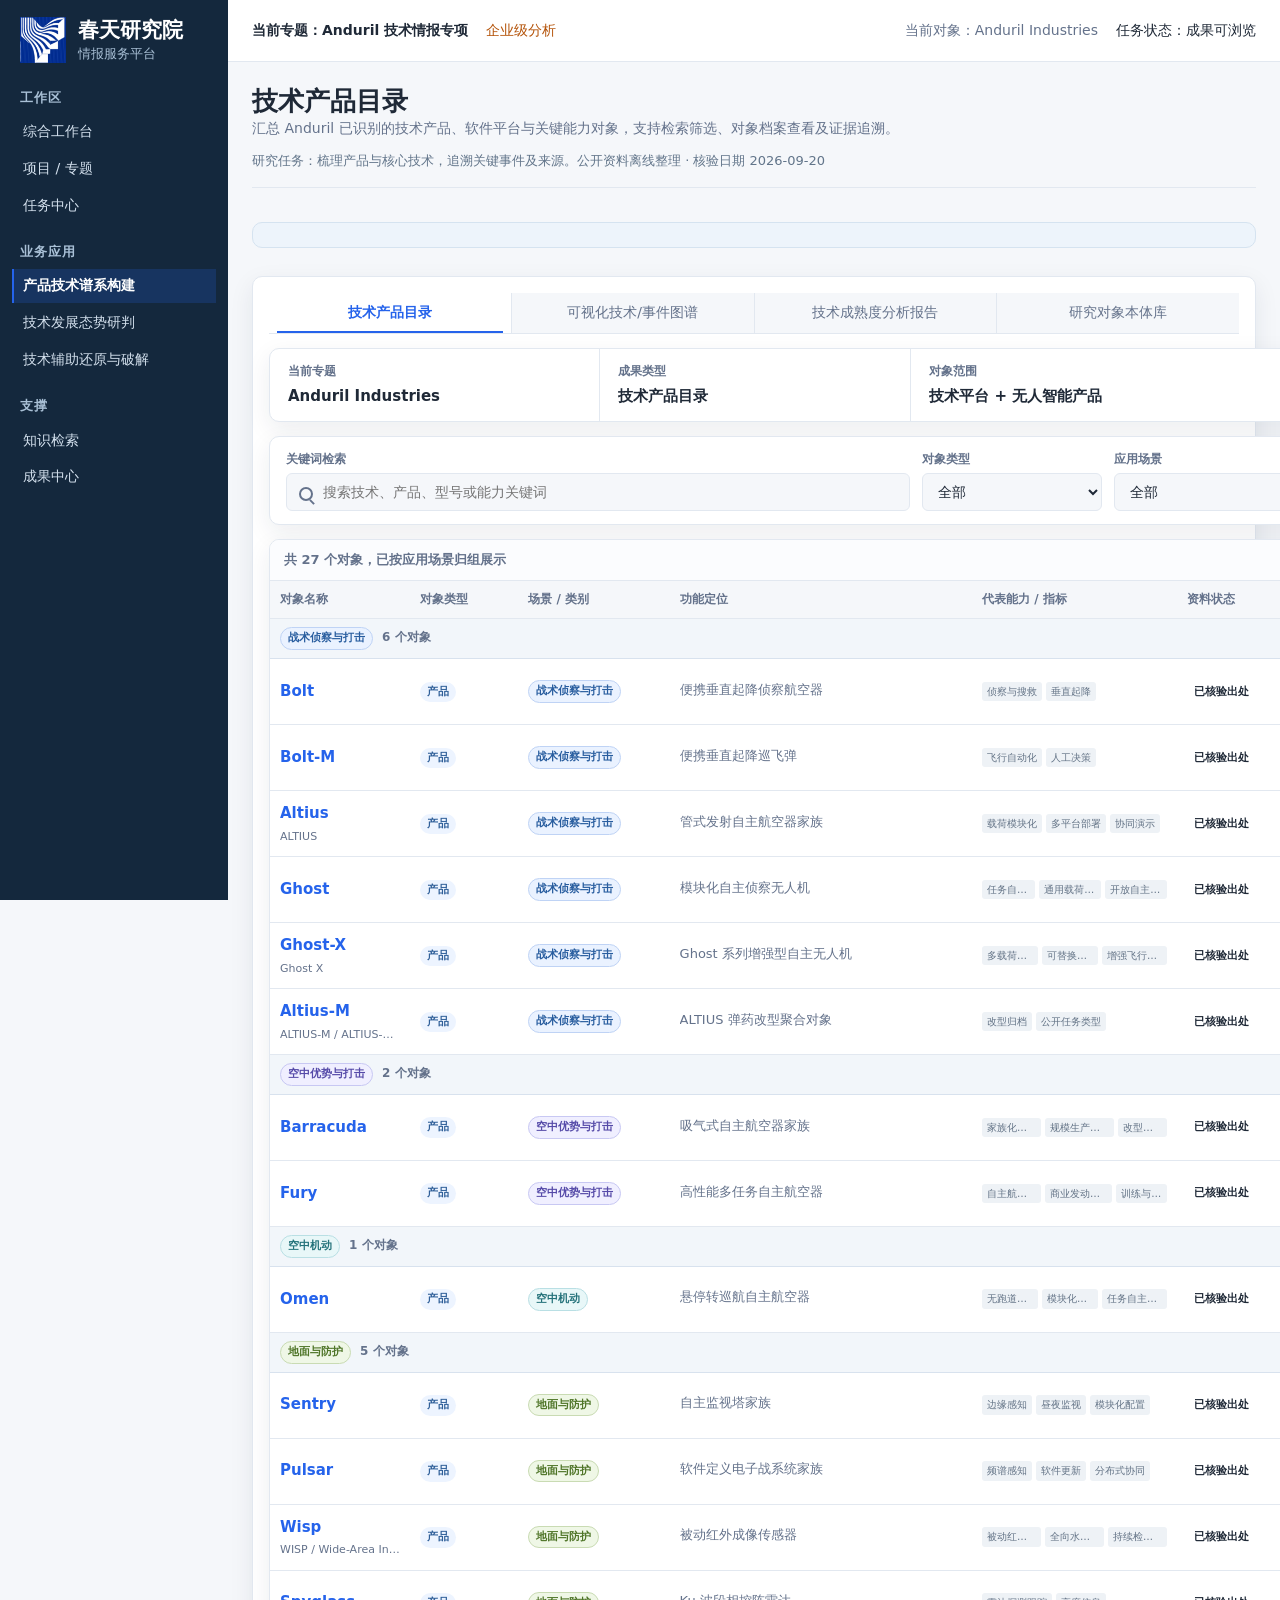
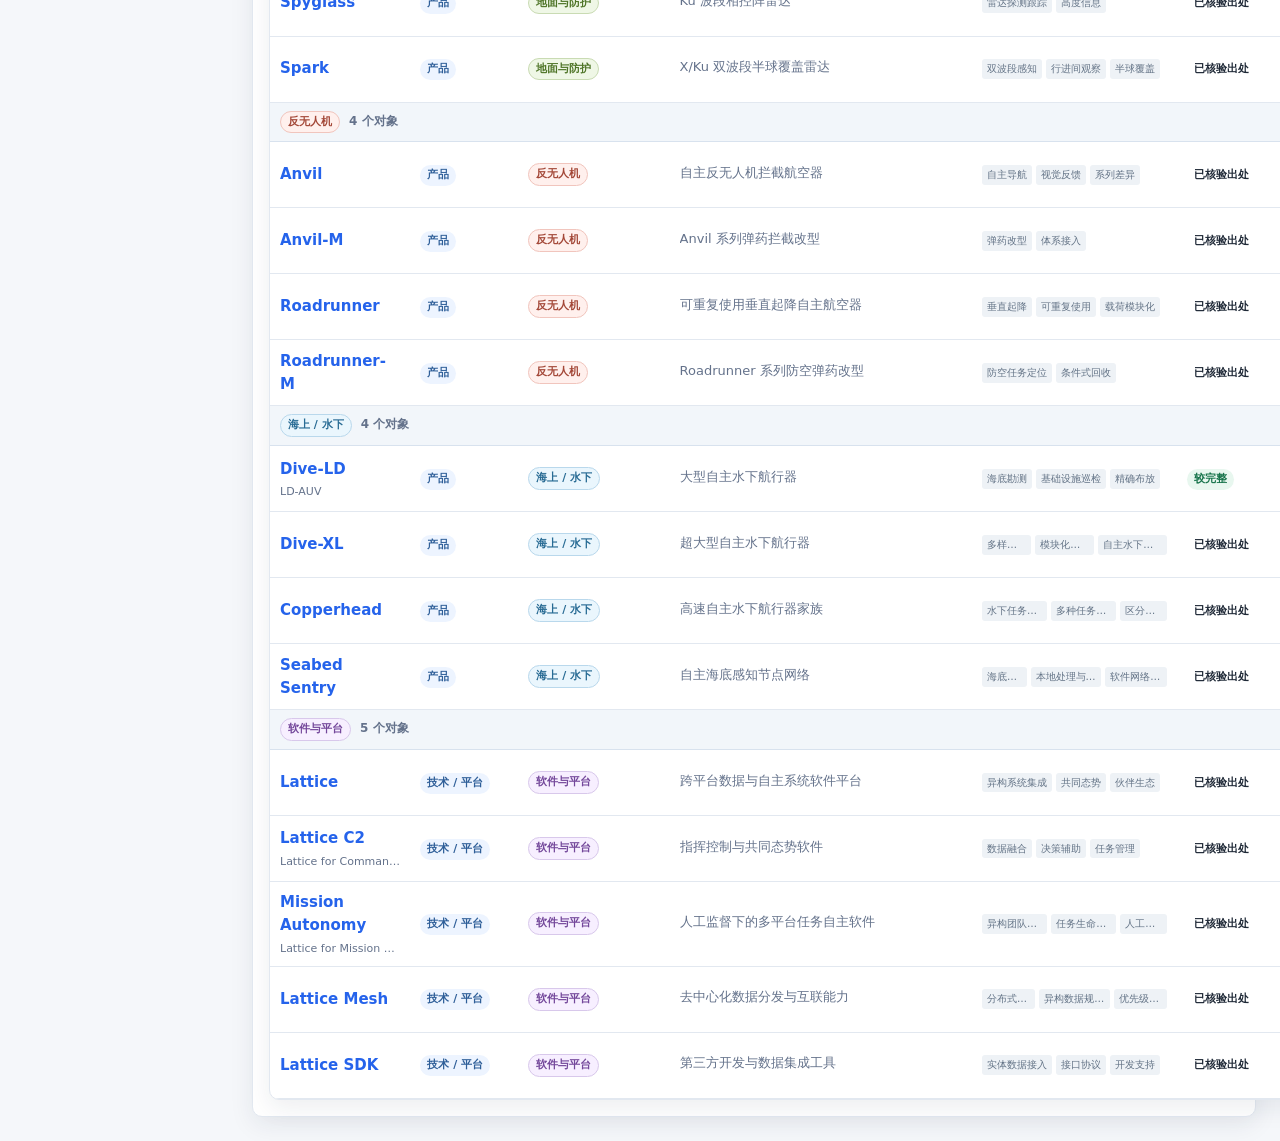
==== commit d06a9c63: "feat: merge colleague demo flow with enhanced analysis" ====
--- a/pages/applications/lineage.html
+++ b/pages/applications/lineage.html
@@ -7,9 +7,9 @@
     <link rel="stylesheet" href="../../css/variables.css">
     <link rel="stylesheet" href="../../css/layout.css">
     <link rel="stylesheet" href="../../css/components.css">
-    <link rel="stylesheet" href="../../modules/product-catalog/product-catalog.css">
-    <link rel="stylesheet" href="../../modules/full-stack-graph/full-stack-graph.css?v=20260831-2">
-    <link rel="stylesheet" href="../../modules/maturity-analysis/maturity-analysis.css">
+    <link rel="stylesheet" href="../../modules/product-catalog/product-catalog.css?v=20260921-1">
+    <link rel="stylesheet" href="../../modules/full-stack-graph/full-stack-graph.css?v=20260920-1">
+    <link rel="stylesheet" href="../../modules/maturity-analysis/maturity-analysis.css?v=20260921-1">
   </head>
   <body>
     <div id="app"></div>
@@ -19,12 +19,14 @@
     <script src="../../js/components.js"></script>
     <script src="../../js/evidence.js"></script>
     <script src="../../js/workflow.js"></script>
-    <script src="../../modules/product-catalog/product-data.js"></script>
-    <script src="../../modules/product-catalog/product-catalog.js"></script>
+    <script src="../../modules/product-catalog/product-data.js?v=20260921-1"></script>
+    <script src="../../modules/product-catalog/product-catalog.js?v=20260921-1"></script>
     <script src="../../modules/full-stack-graph/full-stack-graph-data.js?v=20260831-2"></script>
-    <script src="../../modules/full-stack-graph/full-stack-graph.js?v=20260831-2"></script>
+    <script src="../../modules/full-stack-graph/graph-details-platform.js?v=20260920-1"></script>
+    <script src="../../modules/full-stack-graph/graph-details-systems.js?v=20260920-1"></script>
+    <script src="../../modules/full-stack-graph/full-stack-graph.js?v=20260921-1"></script>
     <script src="../../modules/maturity-analysis/maturity-data.js"></script>
-    <script src="../../modules/maturity-analysis/maturity-analysis.js"></script>
-    <script src="./lineage.js?v=20260831-1"></script>
+    <script src="../../modules/maturity-analysis/maturity-analysis.js?v=20260921-1"></script>
+    <script src="./lineage.js?v=20260921-1"></script>
   </body>
 </html>
--- a/modules/product-catalog/product-catalog.css
+++ b/modules/product-catalog/product-catalog.css
@@ -673,6 +673,17 @@
   gap: 8px;
 }
 
+.pc-detail__actions { display:flex; flex-wrap:wrap; gap:8px; margin-top:14px; }
+.pc-detail__actions a { display:inline-flex; align-items:center; text-decoration:none; font-size:14px; }
+.pc-detail__action-note { margin:12px 0 0; font-size:12px; line-height:1.6; color:var(--text-secondary); }
+.lineage-links { display:flex; flex-wrap:wrap; align-items:center; gap:8px; margin:0 0 12px; padding:12px 14px; background:#edf4fb; border:1px solid #d5e3f0; border-radius:var(--radius-card); }
+.lineage-links p { flex:1 1 260px; margin:0; color:#48647d; font-size:13px; line-height:1.6; }
+.lineage-links a { text-decoration:none; font-size:13px; }
+.lineage-ontology { display:grid; gap:12px; }
+.lineage-ontology__list { display:grid; grid-template-columns:repeat(auto-fit,minmax(240px,1fr)); gap:10px; }
+.lineage-ontology__item { display:grid; gap:8px; border:1px solid var(--border); background:#fbfcfe; border-radius:var(--radius-card); padding:16px; }
+.lineage-ontology__item p { margin:0; line-height:1.6; color:var(--text-secondary); font-size:13px; }
+
 .pc-relation {
   display: flex;
   align-items: center;
@@ -811,3 +822,17 @@
     transition: none;
   }
 }
+
+.lineage-task-note { margin: 10px 0 0; color: #62758a; font-size: 13px; line-height: 1.65; }
+.pc-detail__no-image { white-space: pre-line; text-align: center; line-height: 1.9; }
+.pc-relation { flex-wrap: wrap; align-items: center; }
+button.pc-relation__node { border: 1px solid #b4cbe1; border-radius: 4px; padding: 6px 10px; background: #edf4fa; color: #174e81; cursor: pointer; font: inherit; font-weight: 700; }
+.pc-relation > p, .pc-relation > .pc-source__evidence { flex-basis: 100%; white-space: normal; text-align: left; }
+.pc-source__evidence { cursor: pointer; }
+.pc-local-evidence { display: grid; gap: 18px; }
+.pc-local-evidence > button { justify-self: start; }
+.pc-local-evidence .pc-detail__summary { font-size: 16px; line-height: 1.85; }
+.pc-timeline { display: grid; gap: 12px; }
+.pc-timeline__item { border-left: 3px solid #b4cbe1; padding: 6px 14px; background: #f6f9fc; font-size: 14px; line-height: 1.7; }
+.pc-timeline__item p { margin: 6px 0; }
+.pc-drawer__header .pc-source__evidence { white-space: nowrap; }
--- a/modules/full-stack-graph/full-stack-graph.css
+++ b/modules/full-stack-graph/full-stack-graph.css
@@ -3,6 +3,12 @@
   gap: 12px;
   color: var(--text-primary);
 }
+
+.fsg-toolbar { display: flex; align-items: end; flex-wrap: wrap; gap: 10px; padding: 12px 14px; border: 1px solid var(--border); border-radius: var(--radius-card); background: #fff; }
+.fsg-toolbar label { display: grid; gap: 5px; color: #52647b; font-size: 12px; flex: 1 1 300px; }
+.fsg-search { width: 100%; min-width: 160px; border: 1px solid #b8c8dd; border-radius: 4px; padding: 9px 10px; background: #f8fafc; color: #18344f; font: inherit; font-size: 14px; }
+.fsg-search-status { flex-basis: 100%; margin: 0; color: #52647b; font-size: 12px; }
+.fsg-toolbar button { background: #f5f8fc; cursor: pointer; }
 
 .fsg-context,
 .fsg-legend,
@@ -327,12 +333,16 @@
 
 .fsg-svg {
   display: block;
-  width: 1540px;
-  min-width: 1540px;
+  width: 100%;
+  min-width: 0;
   height: 842px;
   max-width: none;
   font-family: var(--font-ui);
 }
+.fsg-scroll.is-actual-size .fsg-svg { width: 1540px; min-width: 1540px; }
+.fsg-object-node, .fsg-external-item { cursor: pointer; outline: none; }
+.fsg-object-node:hover rect, .fsg-object-node:focus rect, .fsg-object-node.is-highlighted rect, .fsg-external-item:hover rect, .fsg-external-item:focus rect { fill: #dcecff; stroke: #2468b2; stroke-width: 2.5; }
+.fsg-event.is-highlighted .fsg-event__node { fill: #1671c5; stroke: #123f73; stroke-width: 2; }
 
 .fsg-svg-stage--odd {
   fill: #18344f;
@@ -399,7 +409,7 @@
 
 .fsg-object-node__text {
   fill: #18344f;
-  font-size: 12px;
+  font-size: 14px;
   font-weight: 700;
   pointer-events: none;
 }
@@ -430,7 +440,7 @@
 
 .fsg-event__date {
   fill: #455a70;
-  font-size: 11px;
+  font-size: 13px;
   font-weight: 700;
   pointer-events: none;
 }
@@ -601,7 +611,7 @@
 .fsg-drawer__section p {
   margin: 0;
   color: #52647b;
-  font-size: 13px;
+  font-size: 15px;
   line-height: 1.75;
 }
 
@@ -642,6 +652,9 @@
   font-weight: 700;
   text-decoration: none;
 }
+.fsg-drawer__section > button { margin: 5px 5px 5px 0; background: #f5f8fc; text-align: left; cursor: pointer; }
+.fsg-drawer__section--source p + p { margin-top: 10px; }
+.fsg-drawer__section--source a { margin-top: 14px; }
 
 .fsg-drawer__source-link:hover,
 .fsg-drawer__source-link:focus-visible {
--- a/modules/maturity-analysis/maturity-analysis.css
+++ b/modules/maturity-analysis/maturity-analysis.css
@@ -3,6 +3,14 @@
   gap: 18px;
   color: var(--text-primary);
 }
+
+.ma-study-actions { margin-top:16px; border-left:3px solid #376999; box-shadow:none; }
+.ma-study-actions h2 { margin:0 0 7px; font-size:18px; }
+.ma-study-actions p { margin:0; color:var(--text-secondary); font-size:14px; line-height:1.75; }
+.ma-study-buttons { display:flex; flex-wrap:wrap; gap:8px; margin-top:12px; }
+.ma-study-link { display:inline-flex; width:fit-content; border:1px solid #c6d7e9; border-radius:4px; padding:6px 10px; background:#f2f7fc; color:#22588b; font-size:12px; font-weight:600; text-decoration:none; line-height:1.4; }
+.ma-study-link:hover { background:#e3effa; border-color:#779fc6; }
+.ma-dimension__name .ma-study-link { margin-top:7px; }
 
 .ma-context {
   display: grid;
